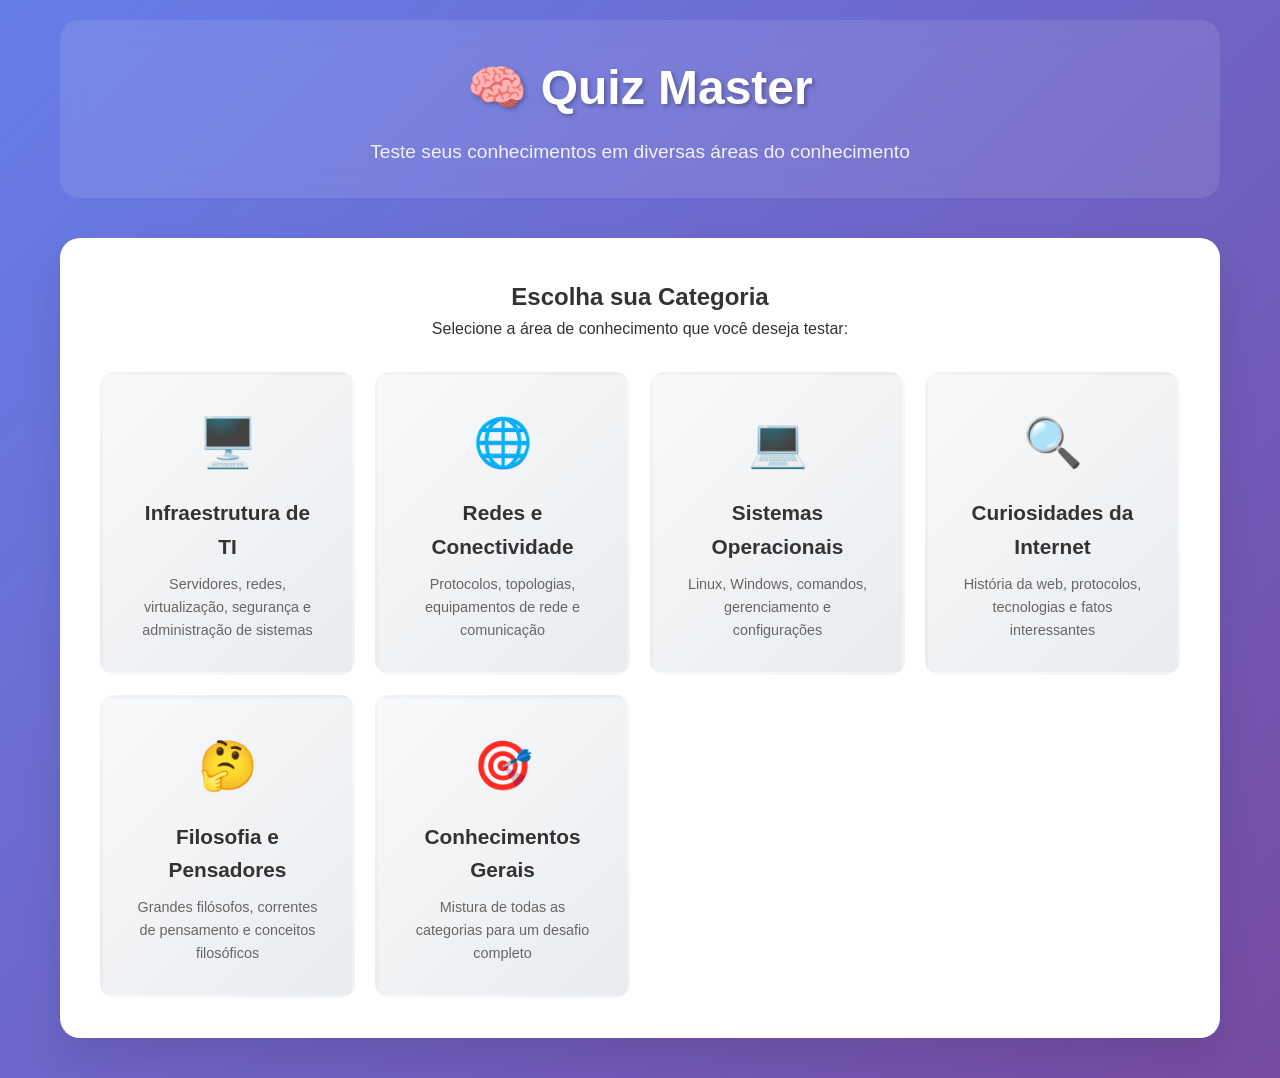
==== Minha_pagina_Html/index.html @ 243b828e "Os primeiros codigos de  desenvolvimentos" ====
<!DOCTYPE html>
<html lang="pt-BR">
<head>
    <meta charset="UTF-8" />
    <meta name="viewport" content="width=device-width, initial-scale=1.0" />
    <title>Quiz Multi-Categorias - Teste seus Conhecimentos</title>
    <style>
        * { margin: 0; padding: 0; box-sizing: border-box; }
        body {
            font-family: 'Segoe UI', Tahoma, Geneva, Verdana, sans-serif;
            line-height: 1.6; color: #333;
            background: linear-gradient(135deg, #667eea 0%, #764ba2 100%);
            min-height: 100vh;
        }
        .container { max-width: 1200px; margin: 0 auto; padding: 20px; }
        header { text-align: center; margin-bottom: 40px; color: white; padding: 30px; background: rgba(255,255,255,0.1); border-radius: 20px; backdrop-filter: blur(10px); }
        header h1 { font-size: 3em; margin-bottom: 10px; text-shadow: 2px 2px 4px rgba(0,0,0,0.3); animation: pulse 2s infinite; }
        @keyframes pulse { 0% { transform: scale(1);} 50% { transform: scale(1.05);} 100% { transform: scale(1);} }
        header p { font-size: 1.2em; opacity: 0.9; }
        .category-selection { background: white; border-radius: 20px; padding: 40px; box-shadow: 0 20px 40px rgba(0,0,0,0.1); margin-bottom: 20px; text-align: center; }
        .category-grid { display: grid; grid-template-columns: repeat(auto-fit, minmax(250px, 1fr)); gap: 20px; margin-top: 30px; }
        .category-card { background: linear-gradient(135deg, #f8f9fa 0%, #e9ecef 100%); border: 3px solid transparent; border-radius: 15px; padding: 30px; cursor: pointer; transition: all 0.3s ease; position: relative; overflow: hidden; }
        .category-card::before { content: ''; position: absolute; top: 0; left: -100%; width: 100%; height: 100%; background: linear-gradient(90deg, transparent, rgba(255,255,255,0.8), transparent); transition: left 0.5s; }
        .category-card:hover::before { left: 100%; }
        .category-card:hover { transform: translateY(-5px); box-shadow: 0 15px 30px rgba(0,0,0,0.2); border-color: #667eea; }
        .category-icon { font-size: 3em; margin-bottom: 15px; display: block; }
        .category-title { font-size: 1.3em; font-weight: bold; color: #333; margin-bottom: 10px; }
        .category-desc { color: #666; font-size: 0.9em; }
        .quiz-container { background: white; border-radius: 20px; padding: 40px; box-shadow: 0 20px 40px rgba(0,0,0,0.1); display: none; }
        .quiz-header { text-align: center; margin-bottom: 30px; padding: 20px; background: linear-gradient(135deg, #667eea 0%, #764ba2 100%); color: white; border-radius: 15px; }
        .progress-container { margin-bottom: 30px; }
        .progress-bar { background: #e1e5e9; border-radius: 25px; height: 10px; overflow: hidden; }
        .progress-fill { background: linear-gradient(135deg, #667eea 0%, #764ba2 100%); height: 100%; border-radius: 25px; transition: width 0.5s ease; position: relative; }
        .progress-fill::after { content: ''; position: absolute; top: 0; left: 0; right: 0; bottom: 0; background: linear-gradient(90deg, transparent, rgba(255,255,255,0.3), transparent); animation: shimmer 2s infinite; }
        @keyframes shimmer { 0% { transform: translateX(-100%);} 100% { transform: translateX(100%);} }
        .stats-bar { display: flex; justify-content: space-between; margin-bottom: 20px; padding: 15px; background: rgba(102, 126, 234, 0.1); border-radius: 10px; }
        .stat-item { text-align: center; }
        .stat-number { font-size: 1.5em; font-weight: bold; color: #667eea; }
        .stat-label { font-size: 0.9em; color: #666; }
        .question-container { display: none; background: #f8f9fa; border-radius: 15px; padding: 30px; margin-bottom: 20px; }
        .question-container.active { display: block; animation: fadeIn 0.5s ease-in; }
        @keyframes fadeIn { from { opacity: 0; transform: translateY(20px);} to { opacity: 1; transform: translateY(0);} }
        .question-text { font-size: 1.2em; margin-bottom: 25px; color: #333; font-weight: 500; }
        .options-container { display: grid; gap: 15px; }
        .option { background: white; border: 2px solid #e1e5e9; border-radius: 12px; padding: 15px 20px; cursor: pointer; transition: all 0.3s ease; position: relative; }
        .option:hover { border-color: #667eea; background: #f0f4ff; transform: translateX(5px); }
        .option.selected { border-color: #667eea; background: #667eea; color: white; }
        .option.correct { border-color: #28a745; background: #28a745; color: white; animation: correctPulse 0.5s; }
        .option.incorrect { border-color: #dc3545; background: #dc3545; color: white; animation: incorrectShake 0.5s; }
        @keyframes correctPulse { 0% { transform: scale(1);} 50% { transform: scale(1.05);} 100% { transform: scale(1);} }
        @keyframes incorrectShake { 0%, 100% { transform: translateX(0);} 25% { transform: translateX(-5px);} 75% { transform: translateX(5px);} }
        .explanation { background: #fff3cd; border: 1px solid #ffeaa7; border-radius: 8px; padding: 15px; margin-top: 20px; display: none; }
        .explanation.show { display: block; animation: slideDown 0.3s ease-out; }
        @keyframes slideDown { from { opacity: 0; transform: translateY(-10px);} to { opacity: 1; transform: translateY(0);} }
        .controls { display: flex; justify-content: center; gap: 15px; margin-top: 30px; }
        .btn { background: linear-gradient(135deg, #667eea 0%, #764ba2 100%); color: white; border: none; padding: 15px 30px; border-radius: 25px; font-size: 16px; cursor: pointer; transition: all 0.3s ease; position: relative; overflow: hidden; }
        .btn::before { content: ''; position: absolute; top: 50%; left: 50%; width: 0; height: 0; background: rgba(255,255,255,0.3); border-radius: 50%; transition: all 0.3s ease; transform: translate(-50%, -50%); }
        .btn:hover::before { width: 300px; height: 300px; }
        .btn:hover { transform: translateY(-3px); box-shadow: 0 10px 25px rgba(0,0,0,0.2); }
        .btn:disabled { opacity: 0.5; cursor: not-allowed; transform: none; }
        .btn.secondary { background: #6c757d; }
        .btn.secondary:hover { background: #5a6268; }
        .results { text-align: center; background: linear-gradient(135deg, #667eea 0%, #764ba2 100%); color: white; border-radius: 20px; padding: 40px; display: none; }
        .results.show { display: block; animation: celebration 1s ease-in-out; }
        @keyframes celebration { 0%, 100% { transform: scale(1);} 50% { transform: scale(1.05);} }
        .score-display { font-size: 3em; margin: 20px 0; }
        .performance-message { font-size: 1.2em; margin: 20px 0; }
        @media (max-width: 768px) {
            .container { padding: 10px; }
            header h1 { font-size: 2em; }
            .category-grid { grid-template-columns: 1fr; }
            .quiz-container, .category-selection { padding: 20px; }
            .controls { flex-direction: column; align-items: center; }
        }
    </style>
</head>
<body>
    <div class="container">
        <header>
            <h1>🧠 Quiz Master</h1>
            <p>Teste seus conhecimentos em diversas áreas do conhecimento</p>
        </header>

        <div class="category-selection" id="categorySelection">
            <h2>Escolha sua Categoria</h2>
            <p>Selecione a área de conhecimento que você deseja testar:</p>
            <div class="category-grid">
                <div class="category-card" onclick="selectCategory('infraestrutura')">
                    <span class="category-icon">🖥️</span>
                    <div class="category-title">Infraestrutura de TI</div>
                    <div class="category-desc">Servidores, redes, virtualização, segurança e administração de sistemas</div>
                </div>
                <div class="category-card" onclick="selectCategory('redes')">
                    <span class="category-icon">🌐</span>
                    <div class="category-title">Redes e Conectividade</div>
                    <div class="category-desc">Protocolos, topologias, equipamentos de rede e comunicação</div>
                </div>
                <div class="category-card" onclick="selectCategory('sistemas')">
                    <span class="category-icon">💻</span>
                    <div class="category-title">Sistemas Operacionais</div>
                    <div class="category-desc">Linux, Windows, comandos, gerenciamento e configurações</div>
                </div>
                <div class="category-card" onclick="selectCategory('internet')">
                    <span class="category-icon">🔍</span>
                    <div class="category-title">Curiosidades da Internet</div>
                    <div class="category-desc">História da web, protocolos, tecnologias e fatos interessantes</div>
                </div>
                <div class="category-card" onclick="selectCategory('filosofia')">
                    <span class="category-icon">🤔</span>
                    <div class="category-title">Filosofia e Pensadores</div>
                    <div class="category-desc">Grandes filósofos, correntes de pensamento e conceitos filosóficos</div>
                </div>
                <div class="category-card" onclick="selectCategory('geral')">
                    <span class="category-icon">🎯</span>
                    <div class="category-title">Conhecimentos Gerais</div>
                    <div class="category-desc">Mistura de todas as categorias para um desafio completo</div>
                </div>
            </div>
        </div>

        <div class="quiz-container" id="quizContainer">
            <div class="quiz-header">
                <h2 id="categoryTitle">Infraestrutura de TI</h2>
                <p id="categorySubtitle">Teste seus conhecimentos em infraestrutura tecnológica</p>
            </div>

            <div class="stats-bar">
                <div class="stat-item">
                    <div class="stat-number" id="currentQuestionNum">1</div>
                    <div class="stat-label">Pergunta</div>
                </div>
                <div class="stat-item">
                    <div class="stat-number" id="currentScore">0</div>
                    <div class="stat-label">Acertos</div>
                </div>
                <div class="stat-item">
                    <div class="stat-number" id="totalQuestions">10</div>
                    <div class="stat-label">Total</div>
                </div>
            </div>

            <div class="progress-container">
                <div class="progress-bar">
                    <div class="progress-fill" id="progressBar" style="width: 10%"></div>
                </div>
            </div>

            <div id="questionsContainer"></div>

            <div class="controls">
                <button class="btn secondary" onclick="goBack()">⬅️ Voltar</button>
                <button class="btn" id="nextBtn" onclick="nextQuestion()" disabled>Próxima ➡️</button>
                <button class="btn" id="finishBtn" onclick="finishQuiz()" style="display: none;">🏁 Finalizar</button>
            </div>
        </div>

        <div class="results" id="results">
            <h2>🎉 Quiz Concluído!</h2>
            <div class="score-display" id="finalScore"></div>
            <div class="performance-message" id="performanceMessage"></div>
            <div class="controls">
                <button class="btn" onclick="restartQuiz()">🔄 Novo Quiz</button>
                <button class="btn secondary" onclick="goToCategories()">📚 Escolher Categoria</button>
            </div>
        </div>
    </div>

    <script>
    // Banco de perguntas (corrigido) — índices 'correct' coerentes e sem lixo de texto
    const quizData = {
      infraestrutura: {
        title: 'Infraestrutura de TI',
        subtitle: 'Teste seus conhecimentos em infraestrutura tecnológica',
        questions: [
          { question: 'Qual é a principal função de um hypervisor em virtualização?', options: ['Gerenciar o sistema de arquivos','Criar e gerenciar máquinas virtuais','Fazer backup dos dados','Monitorar a rede'], correct: 1, explanation: 'O hypervisor é o software responsável por criar, executar e gerenciar máquinas virtuais, permitindo que múltiplos sistemas operacionais funcionem em um mesmo hardware físico.' },
          { question: 'O que significa RAID 5?', options: ['Espelhamento de discos','Concatenação de discos','Distribuição com paridade','Backup incremental'], correct: 2, explanation: 'RAID 5 distribui os dados e a paridade entre pelo menos 3 discos, oferecendo redundância e melhor performance de leitura, suportando a falha de um disco.' },
          { question: 'Qual protocolo é mais utilizado para monitoramento de infraestrutura?', options: ['HTTP','SNMP','FTP','SMTP'], correct: 1, explanation: 'SNMP (Simple Network Management Protocol) é amplamente utilizado para monitorar e gerenciar dispositivos de rede e infraestrutura de TI.' },
          { question: 'O que é um SLA em infraestrutura?', options: ['Sistema de backup','Acordo de nível de serviço','Protocolo de segurança','Tipo de servidor'], correct: 1, explanation: 'SLA (Service Level Agreement) é um acordo que define os níveis mínimos de serviço, incluindo disponibilidade, performance e tempo de resposta.' },
          { question: 'Qual é a diferença entre backup incremental e diferencial?', options: ['Não há diferença','Incremental copia tudo, diferencial só mudanças','Incremental copia só mudanças desde último backup, diferencial desde último full','Diferencial é mais rápido'], correct: 2, explanation: 'Backup incremental copia apenas arquivos modificados desde o último backup (qualquer tipo), enquanto diferencial copia mudanças desde o último backup completo.' },
          { question: 'O que caracteriza uma arquitetura de alta disponibilidade?', options: ['Maior velocidade de processamento','Redundância e eliminação de pontos únicos de falha','Menor consumo de energia','Interface mais amigável'], correct: 1, explanation: 'Alta disponibilidade foca na redundância de componentes críticos e eliminação de pontos únicos de falha para garantir funcionamento contínuo do sistema.' },
          { question: 'Qual é o propósito principal de um Load Balancer?', options: ['Aumentar a segurança','Distribuir carga entre servidores','Fazer backup automático','Monitorar performance'], correct: 1, explanation: 'Load Balancer distribui requisições entre múltiplos servidores para otimizar utilização de recursos, melhorar performance e garantir disponibilidade.' },
          { question: 'O que é vSphere da VMware?', options: ['Sistema operacional','Plataforma de virtualização','Banco de dados','Protocolo de rede'], correct: 1, explanation: 'vSphere é a plataforma de virtualização da VMware que inclui o hypervisor ESXi e ferramentas de gerenciamento como vCenter.' },
          { question: 'Qual tecnologia permite criar redes isoladas em um mesmo switch físico?', options: ['NAT','VLAN','VPN','DNS'], correct: 1, explanation: 'VLAN (Virtual LAN) permite segmentar uma rede física em múltiplas redes lógicas isoladas, melhorando segurança e organização.' },
          { question: 'O que é um Datacenter Tier 4?', options: ['Datacenter com 4 servidores','Classificação de disponibilidade mais alta','Datacenter de 4º geração','Datacenter com 4 andares'], correct: 1, explanation: 'Tier 4 é a classificação mais alta de datacenter, garantindo 99,995% de disponibilidade com redundância total e tolerância a falhas.' }
        ]
      },
      redes: {
        title: 'Redes e Cabeamento',
        subtitle: 'Teste seus conhecimentos sobre cabeamento e conectividade',
        questions: [
          { question: 'Como o cabo UTP reduz interferências e crosstalk?', options: ['Usando blindagem metálica','Por cancelamento e variação de torções','Aumentando a espessura do cabo','Usando conectores especiais'], correct: 1, explanation: 'O UTP reduz interferências através do cancelamento (polaridades opostas) e variação do número de torções por pé em cada par de fios.' },
          { question: 'Qual é a diferença principal entre cabo direto e cruzado?', options: ['Número de pares de fios','Padrão de terminação nas extremidades','Tipo de conector usado','Categoria do cabo'], correct: 1, explanation: 'Cabo direto usa o mesmo padrão (T568A ou T568B) nas duas extremidades, enquanto cruzado usa T568A em uma extremidade e T568B na outra.' },
          { question: 'Qual é a estrutura básica de um cabo coaxial (de fora para dentro)?', options: ['Capa externa, isolamento, condutor interno','Capa externa, blindagem metálica, isolamento, condutor interno','Isolamento, blindagem, condutor interno','Capa externa, condutor interno, isolamento'], correct: 1, explanation: 'Cabo coaxial tem: capa externa (proteção), blindagem metálica (segundo fio/proteção), isolamento plástico e condutor interno (transmissão).' },
          { question: 'Por que a fibra monomodo (SMF) alcança maiores distâncias que a multimodo (MMF)?', options: ['Usa mais potência','Tem menor dispersão do sinal','É mais barata','É mais fácil de instalar'], correct: 1, explanation: 'SMF tem menor dispersão (espalhamento do pulso de luz), permitindo transmissões em distâncias muito maiores que MMF (até ~100.000 m vs ~550 m).'},
          { question: 'Quais conectores são mais comuns para fibra óptica?', options: ['RJ-45 e BNC','ST, SC e LC','USB e HDMI','Ethernet e Coaxial'], correct: 1, explanation: 'Os conectores mais comuns para fibra óptica são ST (Straight-Tip), SC (Subscriber Connector) e LC (Lucent Connector).' },
          { question: 'Qual método de codificação é mencionado como exemplo na camada física?', options: ['ASCII','Manchester','UTF-8','Base64'], correct: 1, explanation: 'Manchester é um método de codificação da camada física que converte bits em padrões de sinais reconhecíveis, junto com 4B/5B e 8B/10B.' },
          { question: 'Qual é uma aplicação comum do cabo coaxial atualmente?', options: ['Redes locais corporativas','Instalações wireless (antenas) e internet a cabo','Conexões entre switches','Cabeamento estruturado de prédios'], correct: 1, explanation: 'Cabo coaxial é usado principalmente em instalações wireless (conectando antenas) e instalações de internet a cabo para clientes residenciais.' },
          { question: 'Qual é a largura de banda máxima suportada por cabeamento de fibra óptica?', options: ['10 Gbps','100 Gbps','1 Tbps','10 Tbps'], correct: 1, explanation: 'Para fins de comparação didática, considere até 100 Gbps em padrões comuns; novas gerações alcançam mais em contextos específicos.' },
          { question: 'Quais dispositivos são necessários para uma WLAN básica?', options: ['Apenas roteadores wireless','Access Point e adaptadores NIC sem fio','Switches e cabos UTP','Servidores DHCP e DNS'], correct: 1, explanation: 'Uma WLAN requer Access Point (concentra sinais wireless) e adaptadores de NIC sem fio (fornecem capacidade wireless aos hosts).' },
          { question: 'Qual padrão IEEE é usado para Bluetooth?', options: ['IEEE 802.11','IEEE 802.15','IEEE 802.16','IEEE 802.3'], correct: 1, explanation: 'Bluetooth usa o padrão IEEE 802.15, sendo uma tecnologia WPAN (Wireless Personal Area Network) para comunicações de curta distância.' }
        ]
      },
      sistemas: {
        title: 'Sistemas Operacionais',
        subtitle: 'Linux, Windows e administração de sistemas',
        questions: [
          { question: 'Qual comando lista arquivos e diretórios no Linux?', options: ['dir','list','ls','show'], correct: 2, explanation: "O comando 'ls' (list) é usado no Linux/Unix para listar arquivos e diretórios. No Windows, o equivalente é 'dir'." },
          { question: 'O que é o kernel de um sistema operacional?', options: ['Interface gráfica','Núcleo do sistema que gerencia recursos','Aplicativo do usuário','Sistema de arquivos'], correct: 1, explanation: 'O kernel é o núcleo do sistema operacional, responsável por gerenciar hardware, memória, processos e comunicação entre software e hardware.' },
          { question: 'Qual é a diferença entre processo e thread?', options: ['São a mesma coisa','Processo é menor que thread','Thread compartilha memória do processo','Thread é independente do processo'], correct: 2, explanation: 'Threads são unidades de execução dentro de um processo que compartilham o mesmo espaço de memória, permitindo execução paralela mais eficiente.' },
          { question: 'No Linux, o que representa o diretório /etc?', options: ['Arquivos executáveis','Arquivos de configuração do sistema','Arquivos temporários','Arquivos de usuário'], correct: 1, explanation: 'O diretório /etc contém arquivos de configuração do sistema e aplicativos, essenciais para o funcionamento do Linux.' },
          { question: 'Qual comando no Linux altera permissões de arquivos?', options: ['chown','chmod','chgrp','change'], correct: 1, explanation: "O comando 'chmod' (change mode) altera as permissões de leitura, escrita e execução de arquivos e diretórios no Linux." },
          { question: 'O que é swap no Linux?', options: ['Comando para trocar usuários','Espaço de memória virtual em disco','Tipo de partição de dados','Protocolo de rede'], correct: 1, explanation: 'Swap é um espaço em disco usado como extensão da RAM, permitindo que o sistema continue funcionando quando a memória física se esgota.' },
          { question: 'No Windows, o que é o Registry?', options: ['Sistema de arquivos','Banco de dados de configurações','Aplicativo de registro','Protocolo de segurança'], correct: 1, explanation: 'O Registry é um banco de dados hierárquico que armazena configurações do sistema e de aplicativos no Windows.' },
          { question: 'Qual comando exibe o diretório atual no Linux?', options: ['pwd','where','home','cd'], correct: 0, explanation: "'pwd' (print working directory) exibe o caminho do diretório atual." },
          { question: 'Qual permissão em Linux permite executar um arquivo?', options: ['r','w','x','rw'], correct: 2, explanation: "A permissão 'x' (execute) permite executar arquivos ou entrar em diretórios." },
          { question: 'Qual arquivo no Linux tipicamente contém contas de usuários?', options: ['/etc/users','/etc/passwd','/etc/accounts','/etc/userdb'], correct: 1, explanation: "'/etc/passwd' lista contas de usuários e informações básicas." }
        ]
      },
      // As categorias abaixo são placeholders. Você pode preenchê-las depois.
      internet: { title: 'Curiosidades da Internet', subtitle: 'História, protocolos e tecnologias web', questions: [] },
      filosofia: { title: 'Filosofia e Pensadores', subtitle: 'Grandes filósofos e conceitos', questions: [] },
      geral: { title: 'Conhecimentos Gerais', subtitle: 'Mistura de todas as categorias', questions: [] }
    };

    // Estado do app
    let currentCategoryKey = null;
    let currentIndex = 0;
    let score = 0;

    // Utilidades
    function $(id) { return document.getElementById(id); }

    function selectCategory(key) {
      const cat = quizData[key];
      if (!cat || !Array.isArray(cat.questions) || cat.questions.length === 0) {
        alert('Categoria sem perguntas no momento. Selecione outra.');
        return;
      }
      currentCategoryKey = key;
      currentIndex = 0;
      score = 0;

      $('categorySelection').style.display = 'none';
      $('quizContainer').style.display = 'block';
      $('results').classList.remove('show');
      $('results').style.display = 'none';

      $('categoryTitle').textContent = cat.title;
      $('categorySubtitle').textContent = cat.subtitle;
      $('currentQuestionNum').textContent = 1;
      $('currentScore').textContent = 0;
      $('totalQuestions').textContent = cat.questions.length;

      updateProgress();
      renderQuestions();
      updateControls();
    }

    function renderQuestions() {
      const container = $('questionsContainer');
      container.innerHTML = '';
      const { questions } = quizData[currentCategoryKey];

      questions.forEach((q, i) => {
        const wrapper = document.createElement('div');
        wrapper.className = 'question-container' + (i === currentIndex ? ' active' : '');
        wrapper.setAttribute('data-index', i);

        const qEl = document.createElement('div');
        qEl.className = 'question-text';
        qEl.textContent = q.question;

        const optionsEl = document.createElement('div');
        optionsEl.className = 'options-container';

        q.options.forEach((opt, idx) => {
          const btn = document.createElement('button');
          btn.type = 'button';
          btn.className = 'option';
          btn.textContent = opt;
          btn.addEventListener('click', () => selectOption(i, idx));
          optionsEl.appendChild(btn);
        });

        const expl = document.createElement('div');
        expl.className = 'explanation';
        expl.id = `explanation-${i}`;
        expl.textContent = q.explanation || '';

        wrapper.appendChild(qEl);
        wrapper.appendChild(optionsEl);
        wrapper.appendChild(expl);
        container.appendChild(wrapper);
      });
    }

    function selectOption(questionIdx, optionIdx) {
      if (questionIdx !== currentIndex) return; // evita clicar em outras perguntas

      const { questions } = quizData[currentCategoryKey];
      const q = questions[questionIdx];
      const container = document.querySelector(`.question-container[data-index="${questionIdx}"]`);
      const optionButtons = container.querySelectorAll('.option');

      // evita múltiplas seleções
      if ([...optionButtons].some(b => b.classList.contains('correct') || b.classList.contains('incorrect'))) return;

      optionButtons.forEach((btn, idx) => {
        if (idx === q.correct) {
          btn.classList.add('correct');
        }
        if (idx === optionIdx && idx !== q.correct) {
          btn.classList.add('incorrect');
        }
        btn.disabled = true;
      });

      // pontuação
      if (optionIdx === q.correct) {
        score += 1;
        $('currentScore').textContent = score;
      }

      // mostrar explicação
      const expl = $(`explanation-${questionIdx}`);
      if (expl && q.explanation) expl.classList.add('show');

      // habilitar próximo/finalizar
      updateControls();
    }

    function nextQuestion() {
      const { questions } = quizData[currentCategoryKey];
      if (currentIndex < questions.length - 1) {
        currentIndex += 1;
        swapActiveQuestion();
        $('currentQuestionNum').textContent = currentIndex + 1;
        updateProgress();
      }
      updateControls();
    }

    function swapActiveQuestion() {
      document.querySelectorAll('.question-container').forEach((el, i) => {
        if (i === currentIndex) el.classList.add('active'); else el.classList.remove('active');
      });
      // desabilita botão Próxima até o usuário responder
      $('nextBtn').disabled = true;
    }

    function updateProgress() {
      const total = quizData[currentCategoryKey].questions.length;
      const pct = ((currentIndex + 1) / total) * 100;
      $('progressBar').style.width = pct + '%';
    }

    function updateControls() {
      const total = quizData[currentCategoryKey].questions.length;
      const container = document.querySelector(`.question-container[data-index="${currentIndex}"]`);
      const answered = container && [...container.querySelectorAll('.option')].some(b => b.classList.contains('correct') || b.classList.contains('incorrect'));
      $('nextBtn').style.display = currentIndex < total - 1 ? 'inline-block' : 'none';
      $('finishBtn').style.display = currentIndex === total - 1 ? 'inline-block' : 'none';
      $('nextBtn').disabled = !answered;
    }

    function finishQuiz() {
      $('quizContainer').style.display = 'none';
      const total = quizData[currentCategoryKey].questions.length;
      const percent = Math.round((score / total) * 100);
      $('finalScore').textContent = `Você acertou ${score} de ${total} (${percent}%).`;
      let msg = 'Bom trabalho! Continue praticando para melhorar ainda mais.';
      if (percent === 100) msg = 'Perfeito! Excelente domínio do conteúdo!';
      else if (percent >= 80) msg = 'Ótimo desempenho! Só mais um pouco para a perfeição.';
      else if (percent >= 60) msg = 'Você foi bem! Vale revisar alguns pontos.';
      else msg = 'Tudo bem! Use o resultado para orientar seus estudos.';
      $('performanceMessage').textContent = msg;
      $('results').style.display = 'block';
      $('results').classList.add('show');
    }

    function goBack() {
      // volta para seleção de categorias
      $('quizContainer').style.display = 'none';
      $('results').style.display = 'none';
      $('categorySelection').style.display = 'block';
    }

    function restartQuiz() {
      // reinicia mesma categoria
      if (!currentCategoryKey) return;
      selectCategory(currentCategoryKey);
    }

    function goToCategories() {
      goBack();
    }

    // Habilitar botão Próxima somente após resposta
    document.addEventListener('click', (e) => {
      if (e.target && e.target.classList.contains('option')) {
        // depois que usuário responde, o updateControls será chamado dentro de selectOption
        // mas se clicar em uma já marcada, ignore
        const parent = e.target.closest('.question-container');
        if (!parent) return;
        const answered = [...parent.querySelectorAll('.option')].some(b => b.classList.contains('correct') || b.classList.contains('incorrect'));
        if (answered) $('nextBtn').disabled = false;
      }
    });
    </script>
</body>
</html>
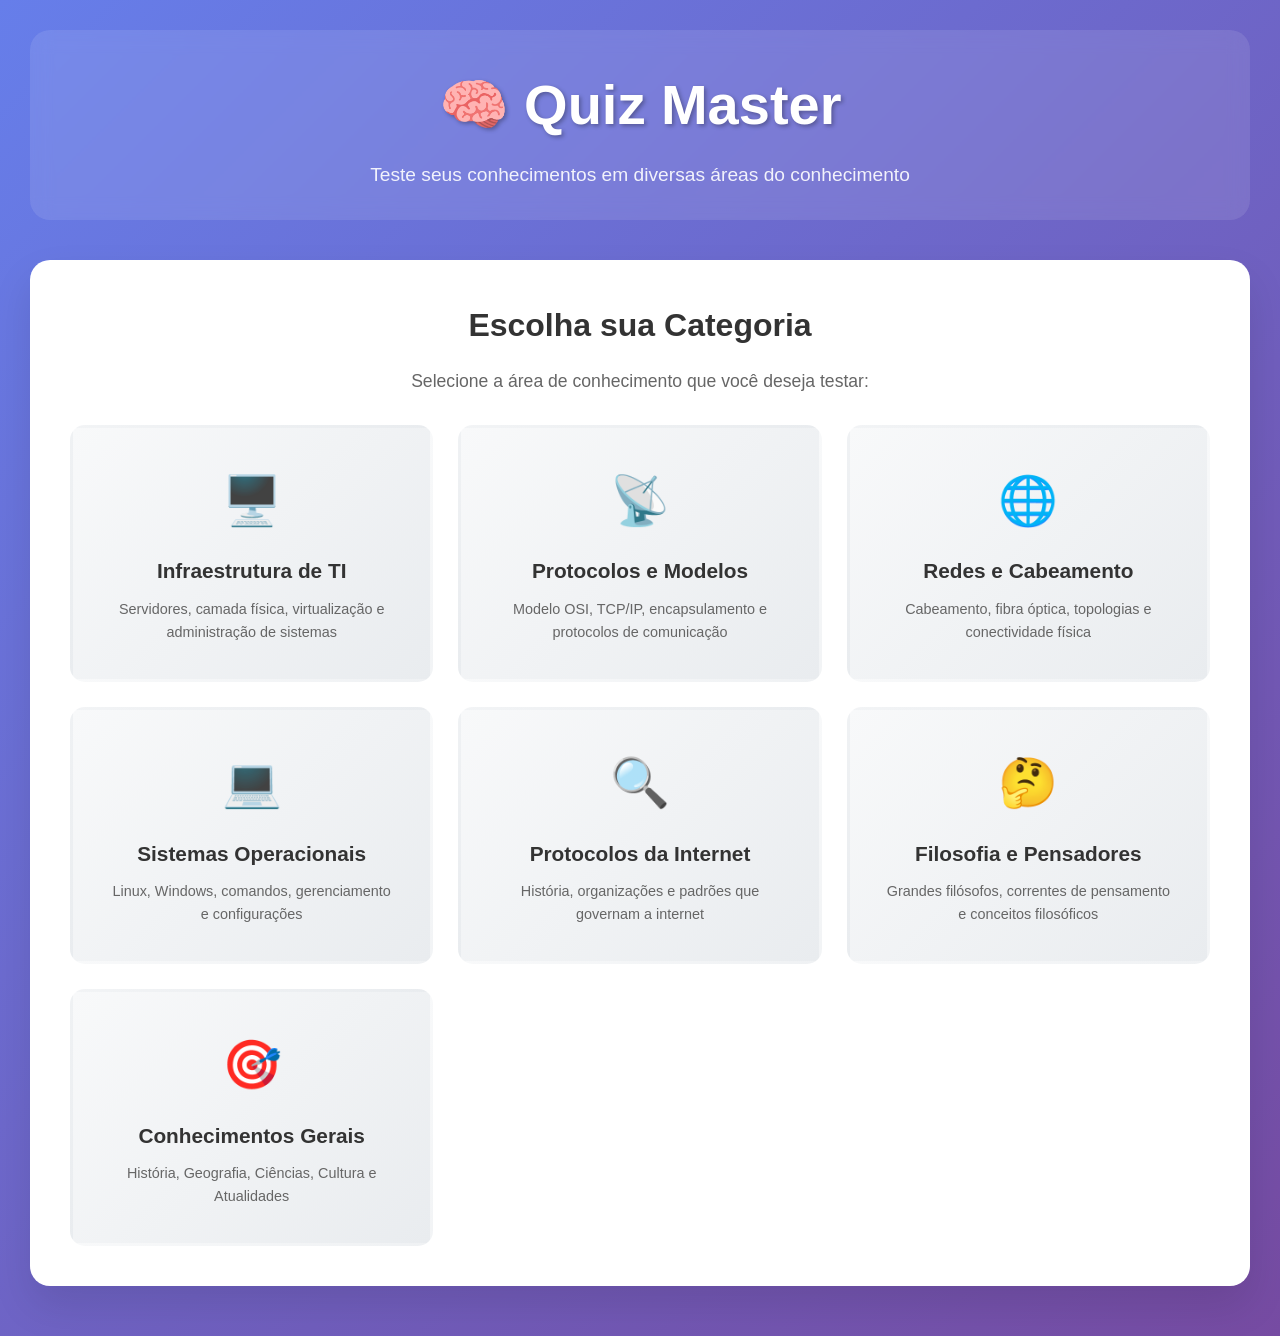
==== commit e764482c: "Atualização e criação de pastas do projeto" ====
--- a/Minha_pagina_Html/index.html
+++ b/Minha_pagina_Html/index.html
@@ -1,127 +1,85 @@
 <!DOCTYPE html>
 <html lang="pt-BR">
 <head>
-    <meta charset="UTF-8" />
-    <meta name="viewport" content="width=device-width, initial-scale=1.0" />
-    <title>Quiz Multi-Categorias - Teste seus Conhecimentos</title>
-    <style>
-        * { margin: 0; padding: 0; box-sizing: border-box; }
-        body {
-            font-family: 'Segoe UI', Tahoma, Geneva, Verdana, sans-serif;
-            line-height: 1.6; color: #333;
-            background: linear-gradient(135deg, #667eea 0%, #764ba2 100%);
-            min-height: 100vh;
-        }
-        .container { max-width: 1200px; margin: 0 auto; padding: 20px; }
-        header { text-align: center; margin-bottom: 40px; color: white; padding: 30px; background: rgba(255,255,255,0.1); border-radius: 20px; backdrop-filter: blur(10px); }
-        header h1 { font-size: 3em; margin-bottom: 10px; text-shadow: 2px 2px 4px rgba(0,0,0,0.3); animation: pulse 2s infinite; }
-        @keyframes pulse { 0% { transform: scale(1);} 50% { transform: scale(1.05);} 100% { transform: scale(1);} }
-        header p { font-size: 1.2em; opacity: 0.9; }
-        .category-selection { background: white; border-radius: 20px; padding: 40px; box-shadow: 0 20px 40px rgba(0,0,0,0.1); margin-bottom: 20px; text-align: center; }
-        .category-grid { display: grid; grid-template-columns: repeat(auto-fit, minmax(250px, 1fr)); gap: 20px; margin-top: 30px; }
-        .category-card { background: linear-gradient(135deg, #f8f9fa 0%, #e9ecef 100%); border: 3px solid transparent; border-radius: 15px; padding: 30px; cursor: pointer; transition: all 0.3s ease; position: relative; overflow: hidden; }
-        .category-card::before { content: ''; position: absolute; top: 0; left: -100%; width: 100%; height: 100%; background: linear-gradient(90deg, transparent, rgba(255,255,255,0.8), transparent); transition: left 0.5s; }
-        .category-card:hover::before { left: 100%; }
-        .category-card:hover { transform: translateY(-5px); box-shadow: 0 15px 30px rgba(0,0,0,0.2); border-color: #667eea; }
-        .category-icon { font-size: 3em; margin-bottom: 15px; display: block; }
-        .category-title { font-size: 1.3em; font-weight: bold; color: #333; margin-bottom: 10px; }
-        .category-desc { color: #666; font-size: 0.9em; }
-        .quiz-container { background: white; border-radius: 20px; padding: 40px; box-shadow: 0 20px 40px rgba(0,0,0,0.1); display: none; }
-        .quiz-header { text-align: center; margin-bottom: 30px; padding: 20px; background: linear-gradient(135deg, #667eea 0%, #764ba2 100%); color: white; border-radius: 15px; }
-        .progress-container { margin-bottom: 30px; }
-        .progress-bar { background: #e1e5e9; border-radius: 25px; height: 10px; overflow: hidden; }
-        .progress-fill { background: linear-gradient(135deg, #667eea 0%, #764ba2 100%); height: 100%; border-radius: 25px; transition: width 0.5s ease; position: relative; }
-        .progress-fill::after { content: ''; position: absolute; top: 0; left: 0; right: 0; bottom: 0; background: linear-gradient(90deg, transparent, rgba(255,255,255,0.3), transparent); animation: shimmer 2s infinite; }
-        @keyframes shimmer { 0% { transform: translateX(-100%);} 100% { transform: translateX(100%);} }
-        .stats-bar { display: flex; justify-content: space-between; margin-bottom: 20px; padding: 15px; background: rgba(102, 126, 234, 0.1); border-radius: 10px; }
-        .stat-item { text-align: center; }
-        .stat-number { font-size: 1.5em; font-weight: bold; color: #667eea; }
-        .stat-label { font-size: 0.9em; color: #666; }
-        .question-container { display: none; background: #f8f9fa; border-radius: 15px; padding: 30px; margin-bottom: 20px; }
-        .question-container.active { display: block; animation: fadeIn 0.5s ease-in; }
-        @keyframes fadeIn { from { opacity: 0; transform: translateY(20px);} to { opacity: 1; transform: translateY(0);} }
-        .question-text { font-size: 1.2em; margin-bottom: 25px; color: #333; font-weight: 500; }
-        .options-container { display: grid; gap: 15px; }
-        .option { background: white; border: 2px solid #e1e5e9; border-radius: 12px; padding: 15px 20px; cursor: pointer; transition: all 0.3s ease; position: relative; }
-        .option:hover { border-color: #667eea; background: #f0f4ff; transform: translateX(5px); }
-        .option.selected { border-color: #667eea; background: #667eea; color: white; }
-        .option.correct { border-color: #28a745; background: #28a745; color: white; animation: correctPulse 0.5s; }
-        .option.incorrect { border-color: #dc3545; background: #dc3545; color: white; animation: incorrectShake 0.5s; }
-        @keyframes correctPulse { 0% { transform: scale(1);} 50% { transform: scale(1.05);} 100% { transform: scale(1);} }
-        @keyframes incorrectShake { 0%, 100% { transform: translateX(0);} 25% { transform: translateX(-5px);} 75% { transform: translateX(5px);} }
-        .explanation { background: #fff3cd; border: 1px solid #ffeaa7; border-radius: 8px; padding: 15px; margin-top: 20px; display: none; }
-        .explanation.show { display: block; animation: slideDown 0.3s ease-out; }
-        @keyframes slideDown { from { opacity: 0; transform: translateY(-10px);} to { opacity: 1; transform: translateY(0);} }
-        .controls { display: flex; justify-content: center; gap: 15px; margin-top: 30px; }
-        .btn { background: linear-gradient(135deg, #667eea 0%, #764ba2 100%); color: white; border: none; padding: 15px 30px; border-radius: 25px; font-size: 16px; cursor: pointer; transition: all 0.3s ease; position: relative; overflow: hidden; }
-        .btn::before { content: ''; position: absolute; top: 50%; left: 50%; width: 0; height: 0; background: rgba(255,255,255,0.3); border-radius: 50%; transition: all 0.3s ease; transform: translate(-50%, -50%); }
-        .btn:hover::before { width: 300px; height: 300px; }
-        .btn:hover { transform: translateY(-3px); box-shadow: 0 10px 25px rgba(0,0,0,0.2); }
-        .btn:disabled { opacity: 0.5; cursor: not-allowed; transform: none; }
-        .btn.secondary { background: #6c757d; }
-        .btn.secondary:hover { background: #5a6268; }
-        .results { text-align: center; background: linear-gradient(135deg, #667eea 0%, #764ba2 100%); color: white; border-radius: 20px; padding: 40px; display: none; }
-        .results.show { display: block; animation: celebration 1s ease-in-out; }
-        @keyframes celebration { 0%, 100% { transform: scale(1);} 50% { transform: scale(1.05);} }
-        .score-display { font-size: 3em; margin: 20px 0; }
-        .performance-message { font-size: 1.2em; margin: 20px 0; }
-        @media (max-width: 768px) {
-            .container { padding: 10px; }
-            header h1 { font-size: 2em; }
-            .category-grid { grid-template-columns: 1fr; }
-            .quiz-container, .category-selection { padding: 20px; }
-            .controls { flex-direction: column; align-items: center; }
-        }
-    </style>
+    <meta charset="UTF-8">
+    <meta name="viewport" content="width=device-width, initial-scale=1.0">
+    <meta name="description" content="Quiz interativo com múltiplas categorias: Infraestrutura de TI, Protocolos, Redes, Filosofia e Conhecimentos Gerais">
+    <meta name="keywords" content="quiz, tecnologia, filosofia, conhecimentos gerais, TI, redes">
+    <meta name="author" content="Quiz Master">
+    <title>Quiz Master - Teste seus Conhecimentos</title>
+    
+    <!-- Favicon -->
+    <link rel="icon" type="image/svg+xml" href="assets/images/favicon.svg">
+    <link rel="icon" type="image/png" sizes="32x32" href="[data-uri]">
+    
+    <!-- CSS Files -->
+    <link rel="stylesheet" href="assets/css/styles.css">
+    <link rel="stylesheet" href="assets/css/components.css">
+    <link rel="stylesheet" href="assets/css/responsive.css">
 </head>
 <body>
     <div class="container">
+        <!-- Header -->
         <header>
             <h1>🧠 Quiz Master</h1>
             <p>Teste seus conhecimentos em diversas áreas do conhecimento</p>
         </header>
 
+        <!-- Seleção de Categoria -->
         <div class="category-selection" id="categorySelection">
             <h2>Escolha sua Categoria</h2>
             <p>Selecione a área de conhecimento que você deseja testar:</p>
+            
             <div class="category-grid">
                 <div class="category-card" onclick="selectCategory('infraestrutura')">
                     <span class="category-icon">🖥️</span>
                     <div class="category-title">Infraestrutura de TI</div>
-                    <div class="category-desc">Servidores, redes, virtualização, segurança e administração de sistemas</div>
+                    <div class="category-desc">Servidores, camada física, virtualização e administração de sistemas</div>
                 </div>
+                
+                <div class="category-card" onclick="selectCategory('protocolos')">
+                    <span class="category-icon">📡</span>
+                    <div class="category-title">Protocolos e Modelos</div>
+                    <div class="category-desc">Modelo OSI, TCP/IP, encapsulamento e protocolos de comunicação</div>
+                </div>
+                
                 <div class="category-card" onclick="selectCategory('redes')">
                     <span class="category-icon">🌐</span>
-                    <div class="category-title">Redes e Conectividade</div>
-                    <div class="category-desc">Protocolos, topologias, equipamentos de rede e comunicação</div>
+                    <div class="category-title">Redes e Cabeamento</div>
+                    <div class="category-desc">Cabeamento, fibra óptica, topologias e conectividade física</div>
                 </div>
+                
                 <div class="category-card" onclick="selectCategory('sistemas')">
                     <span class="category-icon">💻</span>
                     <div class="category-title">Sistemas Operacionais</div>
                     <div class="category-desc">Linux, Windows, comandos, gerenciamento e configurações</div>
                 </div>
+                
                 <div class="category-card" onclick="selectCategory('internet')">
                     <span class="category-icon">🔍</span>
-                    <div class="category-title">Curiosidades da Internet</div>
-                    <div class="category-desc">História da web, protocolos, tecnologias e fatos interessantes</div>
+                    <div class="category-title">Protocolos da Internet</div>
+                    <div class="category-desc">História, organizações e padrões que governam a internet</div>
                 </div>
+                
                 <div class="category-card" onclick="selectCategory('filosofia')">
                     <span class="category-icon">🤔</span>
                     <div class="category-title">Filosofia e Pensadores</div>
                     <div class="category-desc">Grandes filósofos, correntes de pensamento e conceitos filosóficos</div>
                 </div>
+                
                 <div class="category-card" onclick="selectCategory('geral')">
                     <span class="category-icon">🎯</span>
                     <div class="category-title">Conhecimentos Gerais</div>
-                    <div class="category-desc">Mistura de todas as categorias para um desafio completo</div>
+                    <div class="category-desc">História, Geografia, Ciências, Cultura e Atualidades</div>
                 </div>
             </div>
         </div>
 
+        <!-- Container do Quiz -->
         <div class="quiz-container" id="quizContainer">
             <div class="quiz-header">
-                <h2 id="categoryTitle">Infraestrutura de TI</h2>
-                <p id="categorySubtitle">Teste seus conhecimentos em infraestrutura tecnológica</p>
+                <h2 id="categoryTitle">Categoria Selecionada</h2>
+                <p id="categorySubtitle">Teste seus conhecimentos</p>
             </div>
 
             <div class="stats-bar">
@@ -145,7 +103,9 @@
                 </div>
             </div>
 
-            <div id="questionsContainer"></div>
+            <div id="questionsContainer">
+                <!-- As perguntas serão inseridas aqui dinamicamente -->
+            </div>
 
             <div class="controls">
                 <button class="btn secondary" onclick="goBack()">⬅️ Voltar</button>
@@ -154,6 +114,7 @@
             </div>
         </div>
 
+        <!-- Resultados -->
         <div class="results" id="results">
             <h2>🎉 Quiz Concluído!</h2>
             <div class="score-display" id="finalScore"></div>
@@ -165,247 +126,9 @@
         </div>
     </div>
 
-    <script>
-    // Banco de perguntas (corrigido) — índices 'correct' coerentes e sem lixo de texto
-    const quizData = {
-      infraestrutura: {
-        title: 'Infraestrutura de TI',
-        subtitle: 'Teste seus conhecimentos em infraestrutura tecnológica',
-        questions: [
-          { question: 'Qual é a principal função de um hypervisor em virtualização?', options: ['Gerenciar o sistema de arquivos','Criar e gerenciar máquinas virtuais','Fazer backup dos dados','Monitorar a rede'], correct: 1, explanation: 'O hypervisor é o software responsável por criar, executar e gerenciar máquinas virtuais, permitindo que múltiplos sistemas operacionais funcionem em um mesmo hardware físico.' },
-          { question: 'O que significa RAID 5?', options: ['Espelhamento de discos','Concatenação de discos','Distribuição com paridade','Backup incremental'], correct: 2, explanation: 'RAID 5 distribui os dados e a paridade entre pelo menos 3 discos, oferecendo redundância e melhor performance de leitura, suportando a falha de um disco.' },
-          { question: 'Qual protocolo é mais utilizado para monitoramento de infraestrutura?', options: ['HTTP','SNMP','FTP','SMTP'], correct: 1, explanation: 'SNMP (Simple Network Management Protocol) é amplamente utilizado para monitorar e gerenciar dispositivos de rede e infraestrutura de TI.' },
-          { question: 'O que é um SLA em infraestrutura?', options: ['Sistema de backup','Acordo de nível de serviço','Protocolo de segurança','Tipo de servidor'], correct: 1, explanation: 'SLA (Service Level Agreement) é um acordo que define os níveis mínimos de serviço, incluindo disponibilidade, performance e tempo de resposta.' },
-          { question: 'Qual é a diferença entre backup incremental e diferencial?', options: ['Não há diferença','Incremental copia tudo, diferencial só mudanças','Incremental copia só mudanças desde último backup, diferencial desde último full','Diferencial é mais rápido'], correct: 2, explanation: 'Backup incremental copia apenas arquivos modificados desde o último backup (qualquer tipo), enquanto diferencial copia mudanças desde o último backup completo.' },
-          { question: 'O que caracteriza uma arquitetura de alta disponibilidade?', options: ['Maior velocidade de processamento','Redundância e eliminação de pontos únicos de falha','Menor consumo de energia','Interface mais amigável'], correct: 1, explanation: 'Alta disponibilidade foca na redundância de componentes críticos e eliminação de pontos únicos de falha para garantir funcionamento contínuo do sistema.' },
-          { question: 'Qual é o propósito principal de um Load Balancer?', options: ['Aumentar a segurança','Distribuir carga entre servidores','Fazer backup automático','Monitorar performance'], correct: 1, explanation: 'Load Balancer distribui requisições entre múltiplos servidores para otimizar utilização de recursos, melhorar performance e garantir disponibilidade.' },
-          { question: 'O que é vSphere da VMware?', options: ['Sistema operacional','Plataforma de virtualização','Banco de dados','Protocolo de rede'], correct: 1, explanation: 'vSphere é a plataforma de virtualização da VMware que inclui o hypervisor ESXi e ferramentas de gerenciamento como vCenter.' },
-          { question: 'Qual tecnologia permite criar redes isoladas em um mesmo switch físico?', options: ['NAT','VLAN','VPN','DNS'], correct: 1, explanation: 'VLAN (Virtual LAN) permite segmentar uma rede física em múltiplas redes lógicas isoladas, melhorando segurança e organização.' },
-          { question: 'O que é um Datacenter Tier 4?', options: ['Datacenter com 4 servidores','Classificação de disponibilidade mais alta','Datacenter de 4º geração','Datacenter com 4 andares'], correct: 1, explanation: 'Tier 4 é a classificação mais alta de datacenter, garantindo 99,995% de disponibilidade com redundância total e tolerância a falhas.' }
-        ]
-      },
-      redes: {
-        title: 'Redes e Cabeamento',
-        subtitle: 'Teste seus conhecimentos sobre cabeamento e conectividade',
-        questions: [
-          { question: 'Como o cabo UTP reduz interferências e crosstalk?', options: ['Usando blindagem metálica','Por cancelamento e variação de torções','Aumentando a espessura do cabo','Usando conectores especiais'], correct: 1, explanation: 'O UTP reduz interferências através do cancelamento (polaridades opostas) e variação do número de torções por pé em cada par de fios.' },
-          { question: 'Qual é a diferença principal entre cabo direto e cruzado?', options: ['Número de pares de fios','Padrão de terminação nas extremidades','Tipo de conector usado','Categoria do cabo'], correct: 1, explanation: 'Cabo direto usa o mesmo padrão (T568A ou T568B) nas duas extremidades, enquanto cruzado usa T568A em uma extremidade e T568B na outra.' },
-          { question: 'Qual é a estrutura básica de um cabo coaxial (de fora para dentro)?', options: ['Capa externa, isolamento, condutor interno','Capa externa, blindagem metálica, isolamento, condutor interno','Isolamento, blindagem, condutor interno','Capa externa, condutor interno, isolamento'], correct: 1, explanation: 'Cabo coaxial tem: capa externa (proteção), blindagem metálica (segundo fio/proteção), isolamento plástico e condutor interno (transmissão).' },
-          { question: 'Por que a fibra monomodo (SMF) alcança maiores distâncias que a multimodo (MMF)?', options: ['Usa mais potência','Tem menor dispersão do sinal','É mais barata','É mais fácil de instalar'], correct: 1, explanation: 'SMF tem menor dispersão (espalhamento do pulso de luz), permitindo transmissões em distâncias muito maiores que MMF (até ~100.000 m vs ~550 m).'},
-          { question: 'Quais conectores são mais comuns para fibra óptica?', options: ['RJ-45 e BNC','ST, SC e LC','USB e HDMI','Ethernet e Coaxial'], correct: 1, explanation: 'Os conectores mais comuns para fibra óptica são ST (Straight-Tip), SC (Subscriber Connector) e LC (Lucent Connector).' },
-          { question: 'Qual método de codificação é mencionado como exemplo na camada física?', options: ['ASCII','Manchester','UTF-8','Base64'], correct: 1, explanation: 'Manchester é um método de codificação da camada física que converte bits em padrões de sinais reconhecíveis, junto com 4B/5B e 8B/10B.' },
-          { question: 'Qual é uma aplicação comum do cabo coaxial atualmente?', options: ['Redes locais corporativas','Instalações wireless (antenas) e internet a cabo','Conexões entre switches','Cabeamento estruturado de prédios'], correct: 1, explanation: 'Cabo coaxial é usado principalmente em instalações wireless (conectando antenas) e instalações de internet a cabo para clientes residenciais.' },
-          { question: 'Qual é a largura de banda máxima suportada por cabeamento de fibra óptica?', options: ['10 Gbps','100 Gbps','1 Tbps','10 Tbps'], correct: 1, explanation: 'Para fins de comparação didática, considere até 100 Gbps em padrões comuns; novas gerações alcançam mais em contextos específicos.' },
-          { question: 'Quais dispositivos são necessários para uma WLAN básica?', options: ['Apenas roteadores wireless','Access Point e adaptadores NIC sem fio','Switches e cabos UTP','Servidores DHCP e DNS'], correct: 1, explanation: 'Uma WLAN requer Access Point (concentra sinais wireless) e adaptadores de NIC sem fio (fornecem capacidade wireless aos hosts).' },
-          { question: 'Qual padrão IEEE é usado para Bluetooth?', options: ['IEEE 802.11','IEEE 802.15','IEEE 802.16','IEEE 802.3'], correct: 1, explanation: 'Bluetooth usa o padrão IEEE 802.15, sendo uma tecnologia WPAN (Wireless Personal Area Network) para comunicações de curta distância.' }
-        ]
-      },
-      sistemas: {
-        title: 'Sistemas Operacionais',
-        subtitle: 'Linux, Windows e administração de sistemas',
-        questions: [
-          { question: 'Qual comando lista arquivos e diretórios no Linux?', options: ['dir','list','ls','show'], correct: 2, explanation: "O comando 'ls' (list) é usado no Linux/Unix para listar arquivos e diretórios. No Windows, o equivalente é 'dir'." },
-          { question: 'O que é o kernel de um sistema operacional?', options: ['Interface gráfica','Núcleo do sistema que gerencia recursos','Aplicativo do usuário','Sistema de arquivos'], correct: 1, explanation: 'O kernel é o núcleo do sistema operacional, responsável por gerenciar hardware, memória, processos e comunicação entre software e hardware.' },
-          { question: 'Qual é a diferença entre processo e thread?', options: ['São a mesma coisa','Processo é menor que thread','Thread compartilha memória do processo','Thread é independente do processo'], correct: 2, explanation: 'Threads são unidades de execução dentro de um processo que compartilham o mesmo espaço de memória, permitindo execução paralela mais eficiente.' },
-          { question: 'No Linux, o que representa o diretório /etc?', options: ['Arquivos executáveis','Arquivos de configuração do sistema','Arquivos temporários','Arquivos de usuário'], correct: 1, explanation: 'O diretório /etc contém arquivos de configuração do sistema e aplicativos, essenciais para o funcionamento do Linux.' },
-          { question: 'Qual comando no Linux altera permissões de arquivos?', options: ['chown','chmod','chgrp','change'], correct: 1, explanation: "O comando 'chmod' (change mode) altera as permissões de leitura, escrita e execução de arquivos e diretórios no Linux." },
-          { question: 'O que é swap no Linux?', options: ['Comando para trocar usuários','Espaço de memória virtual em disco','Tipo de partição de dados','Protocolo de rede'], correct: 1, explanation: 'Swap é um espaço em disco usado como extensão da RAM, permitindo que o sistema continue funcionando quando a memória física se esgota.' },
-          { question: 'No Windows, o que é o Registry?', options: ['Sistema de arquivos','Banco de dados de configurações','Aplicativo de registro','Protocolo de segurança'], correct: 1, explanation: 'O Registry é um banco de dados hierárquico que armazena configurações do sistema e de aplicativos no Windows.' },
-          { question: 'Qual comando exibe o diretório atual no Linux?', options: ['pwd','where','home','cd'], correct: 0, explanation: "'pwd' (print working directory) exibe o caminho do diretório atual." },
-          { question: 'Qual permissão em Linux permite executar um arquivo?', options: ['r','w','x','rw'], correct: 2, explanation: "A permissão 'x' (execute) permite executar arquivos ou entrar em diretórios." },
-          { question: 'Qual arquivo no Linux tipicamente contém contas de usuários?', options: ['/etc/users','/etc/passwd','/etc/accounts','/etc/userdb'], correct: 1, explanation: "'/etc/passwd' lista contas de usuários e informações básicas." }
-        ]
-      },
-      // As categorias abaixo são placeholders. Você pode preenchê-las depois.
-      internet: { title: 'Curiosidades da Internet', subtitle: 'História, protocolos e tecnologias web', questions: [] },
-      filosofia: { title: 'Filosofia e Pensadores', subtitle: 'Grandes filósofos e conceitos', questions: [] },
-      geral: { title: 'Conhecimentos Gerais', subtitle: 'Mistura de todas as categorias', questions: [] }
-    };
-
-    // Estado do app
-    let currentCategoryKey = null;
-    let currentIndex = 0;
-    let score = 0;
-
-    // Utilidades
-    function $(id) { return document.getElementById(id); }
-
-    function selectCategory(key) {
-      const cat = quizData[key];
-      if (!cat || !Array.isArray(cat.questions) || cat.questions.length === 0) {
-        alert('Categoria sem perguntas no momento. Selecione outra.');
-        return;
-      }
-      currentCategoryKey = key;
-      currentIndex = 0;
-      score = 0;
-
-      $('categorySelection').style.display = 'none';
-      $('quizContainer').style.display = 'block';
-      $('results').classList.remove('show');
-      $('results').style.display = 'none';
-
-      $('categoryTitle').textContent = cat.title;
-      $('categorySubtitle').textContent = cat.subtitle;
-      $('currentQuestionNum').textContent = 1;
-      $('currentScore').textContent = 0;
-      $('totalQuestions').textContent = cat.questions.length;
-
-      updateProgress();
-      renderQuestions();
-      updateControls();
-    }
-
-    function renderQuestions() {
-      const container = $('questionsContainer');
-      container.innerHTML = '';
-      const { questions } = quizData[currentCategoryKey];
-
-      questions.forEach((q, i) => {
-        const wrapper = document.createElement('div');
-        wrapper.className = 'question-container' + (i === currentIndex ? ' active' : '');
-        wrapper.setAttribute('data-index', i);
-
-        const qEl = document.createElement('div');
-        qEl.className = 'question-text';
-        qEl.textContent = q.question;
-
-        const optionsEl = document.createElement('div');
-        optionsEl.className = 'options-container';
-
-        q.options.forEach((opt, idx) => {
-          const btn = document.createElement('button');
-          btn.type = 'button';
-          btn.className = 'option';
-          btn.textContent = opt;
-          btn.addEventListener('click', () => selectOption(i, idx));
-          optionsEl.appendChild(btn);
-        });
-
-        const expl = document.createElement('div');
-        expl.className = 'explanation';
-        expl.id = `explanation-${i}`;
-        expl.textContent = q.explanation || '';
-
-        wrapper.appendChild(qEl);
-        wrapper.appendChild(optionsEl);
-        wrapper.appendChild(expl);
-        container.appendChild(wrapper);
-      });
-    }
-
-    function selectOption(questionIdx, optionIdx) {
-      if (questionIdx !== currentIndex) return; // evita clicar em outras perguntas
-
-      const { questions } = quizData[currentCategoryKey];
-      const q = questions[questionIdx];
-      const container = document.querySelector(`.question-container[data-index="${questionIdx}"]`);
-      const optionButtons = container.querySelectorAll('.option');
-
-      // evita múltiplas seleções
-      if ([...optionButtons].some(b => b.classList.contains('correct') || b.classList.contains('incorrect'))) return;
-
-      optionButtons.forEach((btn, idx) => {
-        if (idx === q.correct) {
-          btn.classList.add('correct');
-        }
-        if (idx === optionIdx && idx !== q.correct) {
-          btn.classList.add('incorrect');
-        }
-        btn.disabled = true;
-      });
-
-      // pontuação
-      if (optionIdx === q.correct) {
-        score += 1;
-        $('currentScore').textContent = score;
-      }
-
-      // mostrar explicação
-      const expl = $(`explanation-${questionIdx}`);
-      if (expl && q.explanation) expl.classList.add('show');
-
-      // habilitar próximo/finalizar
-      updateControls();
-    }
-
-    function nextQuestion() {
-      const { questions } = quizData[currentCategoryKey];
-      if (currentIndex < questions.length - 1) {
-        currentIndex += 1;
-        swapActiveQuestion();
-        $('currentQuestionNum').textContent = currentIndex + 1;
-        updateProgress();
-      }
-      updateControls();
-    }
-
-    function swapActiveQuestion() {
-      document.querySelectorAll('.question-container').forEach((el, i) => {
-        if (i === currentIndex) el.classList.add('active'); else el.classList.remove('active');
-      });
-      // desabilita botão Próxima até o usuário responder
-      $('nextBtn').disabled = true;
-    }
-
-    function updateProgress() {
-      const total = quizData[currentCategoryKey].questions.length;
-      const pct = ((currentIndex + 1) / total) * 100;
-      $('progressBar').style.width = pct + '%';
-    }
-
-    function updateControls() {
-      const total = quizData[currentCategoryKey].questions.length;
-      const container = document.querySelector(`.question-container[data-index="${currentIndex}"]`);
-      const answered = container && [...container.querySelectorAll('.option')].some(b => b.classList.contains('correct') || b.classList.contains('incorrect'));
-      $('nextBtn').style.display = currentIndex < total - 1 ? 'inline-block' : 'none';
-      $('finishBtn').style.display = currentIndex === total - 1 ? 'inline-block' : 'none';
-      $('nextBtn').disabled = !answered;
-    }
-
-    function finishQuiz() {
-      $('quizContainer').style.display = 'none';
-      const total = quizData[currentCategoryKey].questions.length;
-      const percent = Math.round((score / total) * 100);
-      $('finalScore').textContent = `Você acertou ${score} de ${total} (${percent}%).`;
-      let msg = 'Bom trabalho! Continue praticando para melhorar ainda mais.';
-      if (percent === 100) msg = 'Perfeito! Excelente domínio do conteúdo!';
-      else if (percent >= 80) msg = 'Ótimo desempenho! Só mais um pouco para a perfeição.';
-      else if (percent >= 60) msg = 'Você foi bem! Vale revisar alguns pontos.';
-      else msg = 'Tudo bem! Use o resultado para orientar seus estudos.';
-      $('performanceMessage').textContent = msg;
-      $('results').style.display = 'block';
-      $('results').classList.add('show');
-    }
-
-    function goBack() {
-      // volta para seleção de categorias
-      $('quizContainer').style.display = 'none';
-      $('results').style.display = 'none';
-      $('categorySelection').style.display = 'block';
-    }
-
-    function restartQuiz() {
-      // reinicia mesma categoria
-      if (!currentCategoryKey) return;
-      selectCategory(currentCategoryKey);
-    }
-
-    function goToCategories() {
-      goBack();
-    }
-
-    // Habilitar botão Próxima somente após resposta
-    document.addEventListener('click', (e) => {
-      if (e.target && e.target.classList.contains('option')) {
-        // depois que usuário responde, o updateControls será chamado dentro de selectOption
-        // mas se clicar em uma já marcada, ignore
-        const parent = e.target.closest('.question-container');
-        if (!parent) return;
-        const answered = [...parent.querySelectorAll('.option')].some(b => b.classList.contains('correct') || b.classList.contains('incorrect'));
-        if (answered) $('nextBtn').disabled = false;
-      }
-    });
-    </script>
+    <!-- JavaScript Files -->
+    <script src="assets/js/questions.js"></script>
+    <script src="assets/js/utils.js"></script>
+    <script src="assets/js/app.js"></script>
 </body>
-</html>
+</html>
--- a/Minha_pagina_Html/assets/css/styles.css
+++ b/Minha_pagina_Html/assets/css/styles.css
@@ -0,0 +1,172 @@
+/* ============================================
+   QUIZ MASTER - ESTILOS PRINCIPAIS
+   ============================================ */
+
+/* Reset e configurações básicas */
+* {
+    margin: 0;
+    padding: 0;
+    box-sizing: border-box;
+}
+
+body {
+    font-family: 'Segoe UI', Tahoma, Geneva, Verdana, sans-serif;
+    line-height: 1.6;
+    color: #333;
+    background: linear-gradient(135deg, #667eea 0%, #764ba2 100%);
+    min-height: 100vh;
+}
+
+.container {
+    max-width: 1200px;
+    margin: 0 auto;
+    padding: 20px;
+}
+
+/* ============================================
+   HEADER
+   ============================================ */
+header {
+    text-align: center;
+    margin-bottom: 40px;
+    color: white;
+    padding: 30px;
+    background: rgba(255,255,255,0.1);
+    border-radius: 20px;
+    backdrop-filter: blur(10px);
+}
+
+header h1 {
+    font-size: 3em;
+    margin-bottom: 10px;
+    text-shadow: 2px 2px 4px rgba(0,0,0,0.3);
+    animation: pulse 2s infinite;
+}
+
+@keyframes pulse {
+    0% { transform: scale(1); }
+    50% { transform: scale(1.05); }
+    100% { transform: scale(1); }
+}
+
+header p {
+    font-size: 1.2em;
+    opacity: 0.9;
+}
+
+/* ============================================
+   BOTÕES
+   ============================================ */
+.btn {
+    background: linear-gradient(135deg, #667eea 0%, #764ba2 100%);
+    color: white;
+    border: none;
+    padding: 15px 30px;
+    border-radius: 25px;
+    font-size: 16px;
+    cursor: pointer;
+    transition: all 0.3s ease;
+    position: relative;
+    overflow: hidden;
+    margin: 0 5px;
+}
+
+.btn::before {
+    content: '';
+    position: absolute;
+    top: 50%;
+    left: 50%;
+    width: 0;
+    height: 0;
+    background: rgba(255,255,255,0.3);
+    border-radius: 50%;
+    transition: all 0.3s ease;
+    transform: translate(-50%, -50%);
+}
+
+.btn:hover::before {
+    width: 300px;
+    height: 300px;
+}
+
+.btn:hover {
+    transform: translateY(-3px);
+    box-shadow: 0 10px 25px rgba(0,0,0,0.2);
+}
+
+.btn:disabled {
+    opacity: 0.5;
+    cursor: not-allowed;
+    transform: none;
+}
+
+.btn:disabled:hover {
+    transform: none;
+    box-shadow: none;
+}
+
+.btn.secondary {
+    background: #6c757d;
+}
+
+.btn.secondary:hover {
+    background: #5a6268;
+}
+
+/* ============================================
+   ANIMAÇÕES GLOBAIS
+   ============================================ */
+@keyframes fadeIn {
+    from { opacity: 0; transform: translateY(20px); }
+    to { opacity: 1; transform: translateY(0); }
+}
+
+@keyframes slideDown {
+    from { opacity: 0; transform: translateY(-10px); }
+    to { opacity: 1; transform: translateY(0); }
+}
+
+@keyframes shimmer {
+    0% { transform: translateX(-100%); }
+    100% { transform: translateX(100%); }
+}
+
+@keyframes celebration {
+    0%, 100% { transform: scale(1); }
+    50% { transform: scale(1.05); }
+}
+
+/* ============================================
+   UTILITÁRIOS
+   ============================================ */
+.text-center {
+    text-align: center;
+}
+
+.hidden {
+    display: none;
+}
+
+.show {
+    display: block;
+    animation: fadeIn 0.5s ease-in;
+}
+
+/* ============================================
+   CORES E VARIÁVEIS
+   ============================================ */
+:root {
+    --primary-gradient: linear-gradient(135deg, #667eea 0%, #764ba2 100%);
+    --secondary-color: #6c757d;
+    --success-color: #28a745;
+    --error-color: #dc3545;
+    --warning-color: #ffc107;
+    --info-color: #17a2b8;
+    --light-gray: #f8f9fa;
+    --medium-gray: #e9ecef;
+    --border-color: #e1e5e9;
+    --text-color: #333;
+    --shadow-light: 0 5px 15px rgba(0,0,0,0.1);
+    --shadow-medium: 0 10px 25px rgba(0,0,0,0.2);
+    --shadow-heavy: 0 20px 40px rgba(0,0,0,0.1);
+}
--- a/Minha_pagina_Html/assets/css/components.css
+++ b/Minha_pagina_Html/assets/css/components.css
@@ -0,0 +1,457 @@
+/* ============================================
+   COMPONENTES ESPECÍFICOS DO QUIZ
+   ============================================ */
+
+/* ============================================
+   SELEÇÃO DE CATEGORIAS
+   ============================================ */
+.category-selection {
+    background: white;
+    border-radius: 20px;
+    padding: 40px;
+    box-shadow: var(--shadow-heavy);
+    margin-bottom: 20px;
+    text-align: center;
+}
+
+.category-selection h2 {
+    font-size: 2em;
+    margin-bottom: 15px;
+    color: var(--text-color);
+}
+
+.category-selection p {
+    font-size: 1.1em;
+    color: #666;
+    margin-bottom: 20px;
+}
+
+.category-grid {
+    display: grid;
+    grid-template-columns: repeat(auto-fit, minmax(250px, 1fr));
+    gap: 20px;
+    margin-top: 30px;
+}
+
+.category-card {
+    background: linear-gradient(135deg, var(--light-gray) 0%, var(--medium-gray) 100%);
+    border: 3px solid transparent;
+    border-radius: 15px;
+    padding: 30px;
+    cursor: pointer;
+    transition: all 0.3s ease;
+    position: relative;
+    overflow: hidden;
+}
+
+.category-card::before {
+    content: '';
+    position: absolute;
+    top: 0;
+    left: -100%;
+    width: 100%;
+    height: 100%;
+    background: linear-gradient(90deg, transparent, rgba(255,255,255,0.8), transparent);
+    transition: left 0.5s;
+}
+
+.category-card:hover::before {
+    left: 100%;
+}
+
+.category-card:hover {
+    transform: translateY(-5px);
+    box-shadow: var(--shadow-medium);
+    border-color: #667eea;
+}
+
+.category-icon {
+    font-size: 3em;
+    margin-bottom: 15px;
+    display: block;
+}
+
+.category-title {
+    font-size: 1.3em;
+    font-weight: bold;
+    color: var(--text-color);
+    margin-bottom: 10px;
+}
+
+.category-desc {
+    color: #666;
+    font-size: 0.9em;
+}
+
+/* ============================================
+   CONTAINER DO QUIZ
+   ============================================ */
+.quiz-container {
+    background: white;
+    border-radius: 20px;
+    padding: 40px;
+    box-shadow: var(--shadow-heavy);
+    display: none;
+}
+
+.quiz-header {
+    text-align: center;
+    margin-bottom: 30px;
+    padding: 20px;
+    background: var(--primary-gradient);
+    color: white;
+    border-radius: 15px;
+}
+
+.quiz-header h2 {
+    font-size: 1.8em;
+    margin-bottom: 10px;
+}
+
+.quiz-header p {
+    font-size: 1em;
+    opacity: 0.9;
+}
+
+/* ============================================
+   ESTATÍSTICAS E PROGRESSO
+   ============================================ */
+.stats-bar {
+    display: flex;
+    justify-content: space-between;
+    margin-bottom: 20px;
+    padding: 15px;
+    background: rgba(102, 126, 234, 0.1);
+    border-radius: 10px;
+}
+
+.stat-item {
+    text-align: center;
+}
+
+.stat-number {
+    font-size: 1.5em;
+    font-weight: bold;
+    color: #667eea;
+}
+
+.stat-label {
+    font-size: 0.9em;
+    color: #666;
+}
+
+.progress-container {
+    margin-bottom: 30px;
+}
+
+.progress-bar {
+    background: var(--border-color);
+    border-radius: 25px;
+    height: 10px;
+    overflow: hidden;
+}
+
+.progress-fill {
+    background: var(--primary-gradient);
+    height: 100%;
+    border-radius: 25px;
+    transition: width 0.5s ease;
+    position: relative;
+}
+
+.progress-fill::after {
+    content: '';
+    position: absolute;
+    top: 0;
+    left: 0;
+    right: 0;
+    bottom: 0;
+    background: linear-gradient(90deg, transparent, rgba(255,255,255,0.3), transparent);
+    animation: shimmer 2s infinite;
+}
+
+/* ============================================
+   PERGUNTAS E OPÇÕES
+   ============================================ */
+.question-container {
+    display: none;
+    background: var(--light-gray);
+    border-radius: 15px;
+    padding: 30px;
+    margin-bottom: 20px;
+}
+
+.question-container.active {
+    display: block;
+    animation: fadeIn 0.5s ease-in;
+}
+
+.question-text {
+    font-size: 1.2em;
+    margin-bottom: 25px;
+    color: var(--text-color);
+    font-weight: 500;
+}
+
+.options-container {
+    display: grid;
+    gap: 15px;
+}
+
+.option {
+    background: white;
+    border: 2px solid var(--border-color);
+    border-radius: 12px;
+    padding: 15px 20px;
+    cursor: pointer;
+    transition: all 0.3s ease;
+    position: relative;
+}
+
+.option:hover {
+    border-color: #667eea;
+    background: #f0f4ff;
+    transform: translateX(5px);
+}
+
+.option.selected {
+    border-color: #667eea;
+    background: #667eea;
+    color: white;
+}
+
+.option.correct {
+    border-color: var(--success-color);
+    background: var(--success-color);
+    color: white;
+    animation: correctPulse 0.5s;
+}
+
+.option.incorrect {
+    border-color: var(--error-color);
+    background: var(--error-color);
+    color: white;
+    animation: incorrectShake 0.5s;
+}
+
+@keyframes correctPulse {
+    0% { transform: scale(1); }
+    50% { transform: scale(1.05); }
+    100% { transform: scale(1); }
+}
+
+@keyframes incorrectShake {
+    0%, 100% { transform: translateX(0); }
+    25% { transform: translateX(-5px); }
+    75% { transform: translateX(5px); }
+}
+
+/* ============================================
+   EXPLICAÇÕES
+   ============================================ */
+.explanation {
+    background: #fff3cd;
+    border: 1px solid var(--warning-color);
+    border-radius: 8px;
+    padding: 15px;
+    margin-top: 20px;
+    display: none;
+}
+
+.explanation.show {
+    display: block;
+    animation: slideDown 0.3s ease-out;
+}
+
+.explanation strong {
+    color: #856404;
+}
+
+/* ============================================
+   CONTROLES
+   ============================================ */
+.controls {
+    display: flex;
+    justify-content: center;
+    gap: 15px;
+    margin-top: 30px;
+}
+
+/* ============================================
+   RESULTADOS
+   ============================================ */
+.results {
+    text-align: center;
+    background: var(--primary-gradient);
+    color: white;
+    border-radius: 20px;
+    padding: 40px;
+    display: none;
+}
+
+.results.show {
+    display: block;
+    animation: celebration 1s ease-in-out;
+}
+
+.score-display {
+    font-size: 3em;
+    margin: 20px 0;
+    text-shadow: 2px 2px 4px rgba(0,0,0,0.3);
+}
+
+.performance-message {
+    font-size: 1.2em;
+    margin: 20px 0;
+    opacity: 0.9;
+}
+
+/* ============================================
+   ELEMENTOS ESPECIAIS
+   ============================================ */
+.loading-spinner {
+    display: inline-block;
+    width: 20px;
+    height: 20px;
+    border: 3px solid rgba(255,255,255,.3);
+    border-radius: 50%;
+    border-top-color: #fff;
+    animation: spin 1s ease-in-out infinite;
+}
+
+@keyframes spin {
+    to { transform: rotate(360deg); }
+}
+
+.tooltip {
+    position: relative;
+    cursor: help;
+}
+
+.tooltip::after {
+    content: attr(data-tooltip);
+    position: absolute;
+    bottom: 100%;
+    left: 50%;
+    transform: translateX(-50%);
+    background: rgba(0,0,0,0.8);
+    color: white;
+    padding: 5px 10px;
+    border-radius: 4px;
+    font-size: 12px;
+    white-space: nowrap;
+    opacity: 0;
+    pointer-events: none;
+    transition: opacity 0.3s;
+    z-index: 1000;
+}
+
+.tooltip:hover::after {
+    opacity: 1;
+}
+
+/* ============================================
+   BADGES E INDICADORES
+   ============================================ */
+.badge {
+    display: inline-block;
+    padding: 4px 8px;
+    background: var(--primary-gradient);
+    color: white;
+    border-radius: 12px;
+    font-size: 0.75em;
+    font-weight: bold;
+    text-transform: uppercase;
+}
+
+.badge.success {
+    background: var(--success-color);
+}
+
+.badge.error {
+    background: var(--error-color);
+}
+
+.badge.warning {
+    background: var(--warning-color);
+    color: #333;
+}
+
+/* ============================================
+   CARDS INFORMATIVOS
+   ============================================ */
+.info-card {
+    background: white;
+    border-radius: 12px;
+    padding: 20px;
+    box-shadow: var(--shadow-light);
+    margin: 15px 0;
+    border-left: 4px solid var(--primary-color);
+}
+
+.info-card h3 {
+    color: var(--text-color);
+    margin-bottom: 10px;
+}
+
+.info-card p {
+    color: #666;
+    font-size: 0.9em;
+}
+
+/* ============================================
+   ESTADOS DE CARREGAMENTO
+   ============================================ */
+.loading {
+    opacity: 0.5;
+    pointer-events: none;
+    position: relative;
+}
+
+.loading::after {
+    content: '';
+    position: absolute;
+    top: 50%;
+    left: 50%;
+    width: 20px;
+    height: 20px;
+    margin: -10px 0 0 -10px;
+    border: 2px solid #f3f3f3;
+    border-top: 2px solid #667eea;
+    border-radius: 50%;
+    animation: spin 1s linear infinite;
+}
+
+/* ============================================
+   ALERTAS E NOTIFICAÇÕES
+   ============================================ */
+.alert {
+    padding: 15px;
+    border-radius: 8px;
+    margin: 15px 0;
+    border: 1px solid transparent;
+}
+
+.alert.info {
+    background: #d1ecf1;
+    border-color: #bee5eb;
+    color: #0c5460;
+}
+
+.alert.success {
+    background: #d4edda;
+    border-color: #c3e6cb;
+    color: #155724;
+}
+
+.alert.warning {
+    background: #fff3cd;
+    border-color: #ffeaa7;
+    color: #856404;
+}
+
+.alert.error {
+    background: #f8d7da;
+    border-color: #f5c6cb;
+    color: #721c24;
+}
--- a/Minha_pagina_Html/assets/css/responsive.css
+++ b/Minha_pagina_Html/assets/css/responsive.css
@@ -0,0 +1,275 @@
+/* ============================================
+   RESPONSIVIDADE - MEDIA QUERIES
+   ============================================ */
+
+/* ============================================
+   TABLETS - 768px e abaixo
+   ============================================ */
+@media (max-width: 768px) {
+    .container {
+        padding: 10px;
+    }
+    
+    header h1 {
+        font-size: 2.5em;
+    }
+    
+    header p {
+        font-size: 1em;
+    }
+    
+    .category-grid {
+        grid-template-columns: 1fr;
+        gap: 15px;
+    }
+    
+    .category-card {
+        padding: 25px;
+    }
+    
+    .category-icon {
+        font-size: 2.5em;
+    }
+    
+    .category-title {
+        font-size: 1.2em;
+    }
+    
+    .quiz-container, 
+    .category-selection {
+        padding: 25px;
+    }
+    
+    .quiz-header {
+        padding: 15px;
+    }
+    
+    .stats-bar {
+        flex-direction: column;
+        gap: 10px;
+        text-align: center;
+    }
+    
+    .question-text {
+        font-size: 1.1em;
+    }
+    
+    .controls {
+        flex-direction: column;
+        align-items: center;
+    }
+    
+    .btn {
+        width: 200px;
+        margin: 5px 0;
+    }
+    
+    .score-display {
+        font-size: 2.5em;
+    }
+    
+    .performance-message {
+        font-size: 1.1em;
+    }
+}
+
+/* ============================================
+   SMARTPHONES - 480px e abaixo
+   ============================================ */
+@media (max-width: 480px) {
+    .container {
+        padding: 5px;
+    }
+    
+    header {
+        padding: 20px;
+        margin-bottom: 20px;
+    }
+    
+    header h1 {
+        font-size: 2em;
+    }
+    
+    header p {
+        font-size: 0.9em;
+    }
+    
+    .category-selection,
+    .quiz-container {
+        padding: 20px;
+        border-radius: 15px;
+    }
+    
+    .category-card {
+        padding: 20px;
+    }
+    
+    .category-icon {
+        font-size: 2em;
+    }
+    
+    .category-title {
+        font-size: 1.1em;
+    }
+    
+    .category-desc {
+        font-size: 0.8em;
+    }
+    
+    .quiz-header h2 {
+        font-size: 1.3em;
+    }
+    
+    .quiz-header p {
+        font-size: 0.9em;
+    }
+    
+    .stat-number {
+        font-size: 1.3em;
+    }
+    
+    .stat-label {
+        font-size: 0.8em;
+    }
+    
+    .question-container {
+        padding: 20px;
+    }
+    
+    .question-text {
+        font-size: 1em;
+    }
+    
+    .option {
+        padding: 12px 15px;
+        font-size: 0.9em;
+    }
+    
+    .btn {
+        padding: 12px 20px;
+        font-size: 14px;
+        width: 180px;
+    }
+    
+    .results {
+        padding: 30px 20px;
+    }
+    
+    .score-display {
+        font-size: 2em;
+    }
+    
+    .performance-message {
+        font-size: 1em;
+    }
+}
+
+/* ============================================
+   TELAS GRANDES - 1200px e acima
+   ============================================ */
+@media (min-width: 1200px) {
+    .container {
+        max-width: 1400px;
+        padding: 30px;
+    }
+    
+    header h1 {
+        font-size: 3.5em;
+    }
+    
+    .category-grid {
+        grid-template-columns: repeat(auto-fit, minmax(280px, 1fr));
+        gap: 25px;
+    }
+    
+    .category-card {
+        padding: 35px;
+    }
+    
+    .quiz-container {
+        padding: 50px;
+    }
+    
+    .question-text {
+        font-size: 1.3em;
+    }
+    
+    .option {
+        padding: 18px 25px;
+        font-size: 1em;
+    }
+}
+
+/* ============================================
+   ORIENTAÇÃO PAISAGEM EM DISPOSITIVOS MÓVEIS
+   ============================================ */
+@media (max-height: 600px) and (orientation: landscape) {
+    header {
+        padding: 15px;
+        margin-bottom: 20px;
+    }
+    
+    header h1 {
+        font-size: 2em;
+    }
+    
+    .category-grid {
+        grid-template-columns: repeat(auto-fit, minmax(200px, 1fr));
+        gap: 15px;
+    }
+    
+    .category-card {
+        padding: 20px;
+    }
+    
+    .quiz-container {
+        padding: 25px;
+    }
+    
+    .question-container {
+        padding: 20px;
+    }
+}
+
+/* ============================================
+   IMPRESSÃO
+   ============================================ */
+@media print {
+    body {
+        background: white !important;
+    }
+    
+    .container {
+        max-width: 100%;
+        padding: 0;
+    }
+    
+    .quiz-container,
+    .category-selection {
+        box-shadow: none;
+        border: 1px solid #ccc;
+    }
+    
+    .btn {
+        display: none;
+    }
+    
+    .controls {
+        display: none;
+    }
+    
+    .progress-bar {
+        display: none;
+    }
+}
+
+/* ============================================
+   ALTA RESOLUÇÃO - TELAS RETINA
+   ============================================ */
+@media (-webkit-min-device-pixel-ratio: 2), (min-resolution: 192dpi) {
+    /* Otimizações para telas de alta resolução */
+    .category-icon {
+        -webkit-font-smoothing: antialiased;
+        -moz-osx-font-smoothing: grayscale;
+    }
+}
